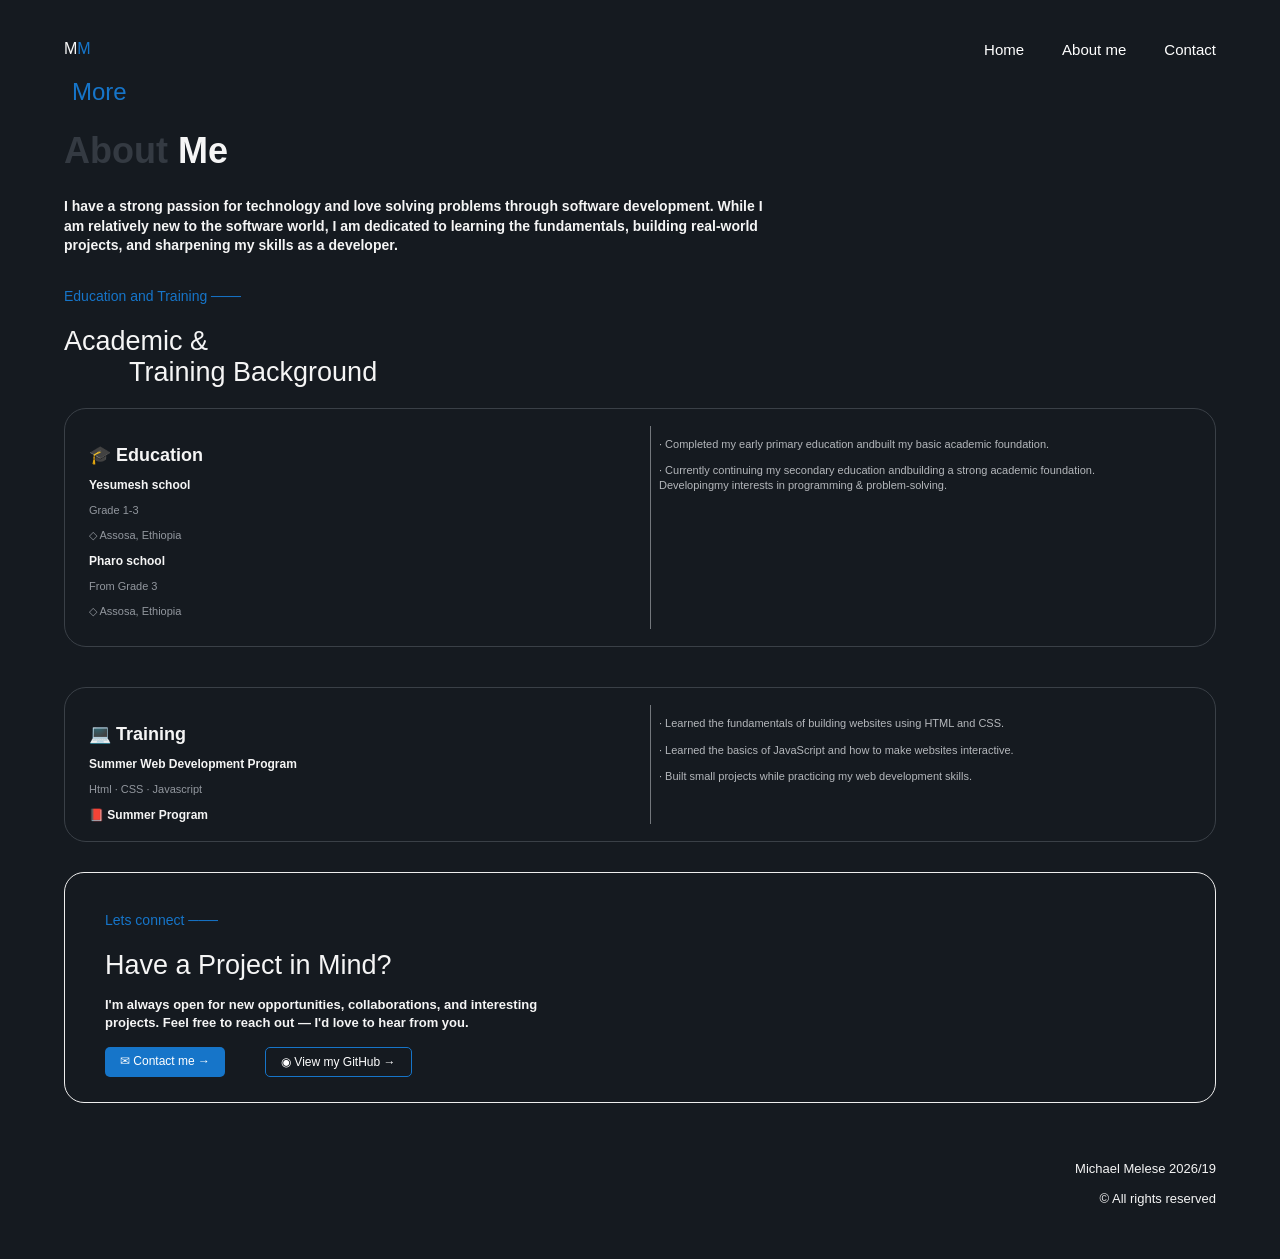
==== about.html @ aeb37069 "personal website home page and about page almost end" ====
<!DOCTYPE html>
<html lang="en">
<head>
    <meta charset="UTF-8">
    <meta name="viewport" content="width=device-width, initial-scale=1.0">
    <title>About Me</title>
    <link rel="stylesheet" href="about.css">
</head>
<body>
    <div class="page">
        <nav>
            <div class="logo">M<span>M</span></div>

            <div class="nav-links">
                <a href="index.html">Home</a>
                <a href="about.html">About me</a>
                <a href="contact.html">Contact</a>
            </div>
        </nav>
        <section class="about-header">
            <p class="more">More</p>
            <h1>
                <strong>About</strong> Me
            </h1>

            <p class="intro">
                I have a strong passion for technology and love solving problems
                through software development. While I am relatively new to the
                software world, I am dedicated to learning the fundamentals,
                building real-world projects, and sharpening my skills as a developer.
            </p>
        </section>
        <section class="education-section">

            <p class="section-label">Education and Training ───</p>

            <h2>
                Academic &<br>
                <span>Training Background</span>
            </h2>
        <div class="card">

            <div class="card-left">
                    <h3>🎓 Education</h3>

                    <h4>Yesumesh school</h4>
                    <p>Grade 1-3</p>
                    <p>◇ Assosa, Ethiopia</p>

                    <h4>Pharo school</h4>
                    <p>From Grade 3</p>
                    <p>◇ Assosa, Ethiopia</p>
            </div>
            <div class="card-right">
                    <p>· Completed my early primary education andbuilt my basic academic foundation.</p>
                       <p>· Currently continuing my secondary education andbuilding a strong academic foundation. <br>
                        Developingmy interests in programming & problem-solving.</p>
            </div>
        </div>
            <div class="card training-card">

                <div class="card-left">
                    <h3>💻 Training</h3>

                    <h4>Summer Web Development Program</h4>

                    <p>Html · CSS · Javascript</p>

                    <h4>📕 Summer Program</h4>
                </div>

                <div class="card-right">

                    <p>
                        · Learned the fundamentals of building websites
                        using HTML and CSS.
                    </p>

                    <p>
                        · Learned the basics of JavaScript and how to
                        make websites interactive.
                    </p>
                    <p>
                        · Built small projects while practicing my
                        web development skills.</p>
                </div>
            </div>
        </section>
        <section class="connect">
            <p class="section-label">Lets connect ───</p>
            <h2>Have a Project in Mind?</h2>
            <p>
                I'm always open for new opportunities, collaborations,
                and interesting projects. Feel free to reach out —
                I'd love to hear from you.
            </p>
            <div class="buttons">
                <a href="contact.html" class="contact-btn"> ✉ Contact me → </a>
                <a class="github-btn" href="https://github.com/michaelmelese1" >◉ View my GitHub →</a>
            </div>
        </section>
        <footer>
            <p>Michael Melese 2026/19</p>
            <p>© All rights reserved</p>
        </footer>
    </div>
</body>
</html>
---- about.css ----
body {
    margin: 0;
    min-height: 100vh;
    background-color: #151A20;
    color: #f5f5f5;
    font-family: Arial, sans-serif;
}
.page {
    width: 100%;
    min-height: 100vh;
    margin: 0 auto;
    padding: 40px 5%;
    box-sizing: border-box;
}
nav {
    display: flex;
    width: 100%;
    box-sizing: border-box;
    justify-content: space-between;
    align-items: center;
    margin-bottom: 20px;
}
.logo {
    font-size: 16px;
}
.logo span {
    color: #1675c9;
}
.nav-links {
    display: flex;
    gap: 38px;
}
.nav-links a {
    color: white;
    text-decoration: none;
    font-size: 15px;
}
.nav-links a:hover {
    color: #1675c9;
}
.more {
    color: #1675c9;
    font-size: 24px;
    margin-top: 15px;
    margin-left: 8px;
}
.about-header h1 {
    font-size: 36px;
    margin-top: 3px;
    margin-bottom: 25px;
}
.about-header h1 strong {
    color: #343a42;
}
.intro {
    font-size: 14px;
    font-weight: bold;
    line-height: 1.4;
    max-width: 700px;
}
.education-section {
    margin-top: 32px;
    width: 100%;
}
.section-label {
    color: #1675c9;
    font-size: 14px;
    margin-bottom: 18px;
}
.education-section h2 {
    font-size: 27px;
    font-weight: normal;
    text-align: left;
    margin-bottom: 15px;
    margin-left: 0;
}
.education-section h2 span {
    margin-left: 65px;
}
.card {
    width: 100%;
    box-sizing: border-box;
    border: 1px solid #3a4047;
    border-radius: 22px;
    padding: 17px 24px;
    display: grid;
    grid-template-columns: 1fr 1fr;
    gap: 20px;
    margin-top: 20px;
}
.card-left {
    padding-right: 10px;
}
.card-left h3 {
    font-size: 18px;
    margin-bottom: 12px;
}
.card-left h4{
    font-size: 12px;
    margin: 8px 0 2px;
}
.card-left p{
    color: #92979e;
    font-size: 11px;
    line-height: 1.3;
}
.card-right{
    border-left: 1px solid #73777c;
    padding-left: 8px;
}
.card-right p{
    color: #b4b7bb;
    font-size: 11px;
    line-height: 1.3;
    margin-bottom: 12px;
}
.training-card{
    margin-top: 40px;
}
.connect{
    width: 100%;
    box-sizing: border-box;
    border: 1px solid #eeeeee;
    border-radius: 20px;
    margin-top: 30px;
    padding: 25px 40px;
}
.connect h2{
    font-size: 27px;
    font-weight: normal;
    margin-bottom: 15px;
}
.connect > p:not(.section-label){
    font-size: 13px;
    font-weight: bold;
    line-height: 1.4;
    max-width: 450px;
}
.buttons{
    display: flex;
    gap: 40px;
    margin-top: 15px;
}
.buttons a {
    text-decoration: none;
    font-size: 12px;
    padding: 7px 15px;
    border-radius: 5px;
}
.contact-btn {
    background-color: #1675c9;
    color: white;
}
.github-btn {
    border: 1px solid #1675c9;
    color: white;
}
.buttons a:hover {
    opacity: 0.8;
}
footer {
    width: 100%;
    text-align: right;
    margin-top: 58px;
}
footer p {
    font-size: 13px;
    margin-top: 15px;
}
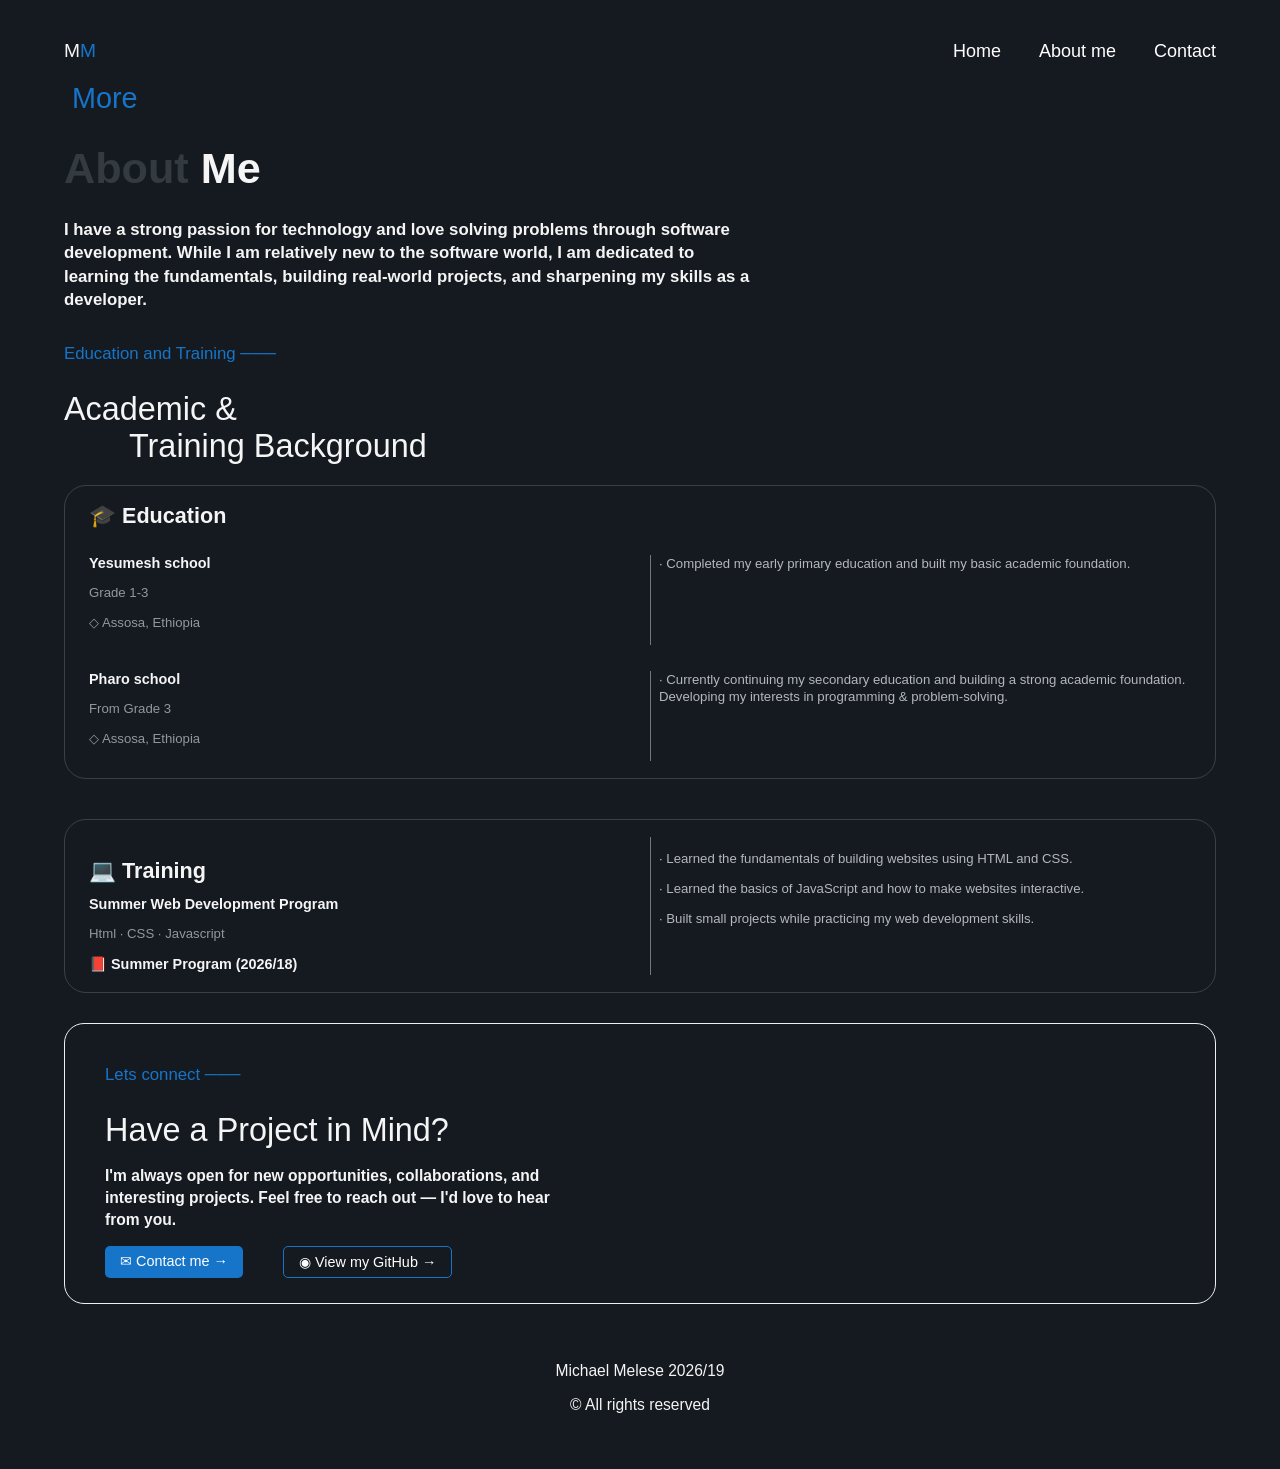
==== commit 57539654: "improvments on home page and small changes on other pages" ====
--- a/about.html
+++ b/about.html
@@ -1,108 +1,96 @@
 <!DOCTYPE html>
 <html lang="en">
-<head>
+  <head>
     <meta charset="UTF-8">
     <meta name="viewport" content="width=device-width, initial-scale=1.0">
     <title>About Me</title>
     <link rel="stylesheet" href="about.css">
-</head>
-<body>
+  </head>
+  <body>
     <div class="page">
-        <nav>
-            <div class="logo">M<span>M</span></div>
+      <nav>
+        <div class="logo">M<span>M</span></div>
+        <div class="nav-links">
+          <a href="index.html">Home</a>
+          <a href="about.html">About me</a>
+          <a href="contact.html">Contact</a>
+        </div>
+      </nav>
 
-            <div class="nav-links">
-                <a href="index.html">Home</a>
-                <a href="about.html">About me</a>
-                <a href="contact.html">Contact</a>
+      <section class="about-header">
+        <p class="more">More</p>
+        <h1><strong>About</strong> Me</h1>
+        <p class="intro">
+          I have a strong passion for technology and love solving problems through software development.
+          While I am relatively new to the software world, I am dedicated to learning the fundamentals,
+          building real-world projects, and sharpening my skills as a developer.
+        </p>
+      </section>
+
+      <section class="education-section">
+        <p class="section-label">Education and Training ───</p>
+        <h2>
+          Academic &<br>
+          <span>Training Background</span>
+        </h2>
+
+        <div class="card education-card">
+          <h3>🎓 Education</h3>
+          <div class="education-entry">
+            <div class="card-left">
+              <h4>Yesumesh school</h4>
+              <p>Grade 1-3</p>
+              <p>◇ Assosa, Ethiopia</p>
             </div>
-        </nav>
-        <section class="about-header">
-            <p class="more">More</p>
-            <h1>
-                <strong>About</strong> Me
-            </h1>
+            <p class="education-description">
+              · Completed my early primary education and built my basic academic foundation.
+            </p>
+          </div>
+          <div class="education-entry">
+            <div class="card-left">
+              <h4>Pharo school</h4>
+              <p>From Grade 3</p>
+              <p>◇ Assosa, Ethiopia</p>
+            </div>
+            <p class="education-description">
+              · Currently continuing my secondary education and building a strong academic
+              foundation. Developing my interests in programming & problem-solving.
+            </p>
+          </div>
+        </div>
 
-            <p class="intro">
-                I have a strong passion for technology and love solving problems
-                through software development. While I am relatively new to the
-                software world, I am dedicated to learning the fundamentals,
-                building real-world projects, and sharpening my skills as a developer.
-            </p>
-        </section>
-        <section class="education-section">
+        <div class="card training-card">
+          <div class="card-left">
+            <h3>💻 Training</h3>
+            <h4>Summer Web Development Program</h4>
+            <p>Html · CSS · Javascript</p>
+            <h4>📕 Summer Program (2026/18)</h4>
+          </div>
+          <div class="card-right">
+            <p>· Learned the fundamentals of building websites using HTML and CSS.</p>
+            <p>· Learned the basics of JavaScript and how to make websites interactive.</p>
+            <p>· Built small projects while practicing my web development skills.</p>
+          </div>
+        </div>
+      </section>
 
-            <p class="section-label">Education and Training ───</p>
+      <section class="connect">
+        <p class="section-label">Lets connect ───</p>
+        <h2>Have a Project in Mind?</h2>
+        <p>
+          I'm always open for new opportunities, collaborations, and interesting projects. Feel free to
+          reach out — I'd love to hear from you.
+        </p>
+        <div class="buttons">
+          <a href="contact.html" class="contact-btn"> ✉ Contact me → </a>
+          <a class="github-btn" href="https://github.com/michaelmelese1">◉ View my GitHub →</a>
+        </div>
+      </section>
 
-            <h2>
-                Academic &<br>
-                <span>Training Background</span>
-            </h2>
-        <div class="card">
-
-            <div class="card-left">
-                    <h3>🎓 Education</h3>
-
-                    <h4>Yesumesh school</h4>
-                    <p>Grade 1-3</p>
-                    <p>◇ Assosa, Ethiopia</p>
-
-                    <h4>Pharo school</h4>
-                    <p>From Grade 3</p>
-                    <p>◇ Assosa, Ethiopia</p>
-            </div>
-            <div class="card-right">
-                    <p>· Completed my early primary education andbuilt my basic academic foundation.</p>
-                       <p>· Currently continuing my secondary education andbuilding a strong academic foundation. <br>
-                        Developingmy interests in programming & problem-solving.</p>
-            </div>
-        </div>
-            <div class="card training-card">
-
-                <div class="card-left">
-                    <h3>💻 Training</h3>
-
-                    <h4>Summer Web Development Program</h4>
-
-                    <p>Html · CSS · Javascript</p>
-
-                    <h4>📕 Summer Program</h4>
-                </div>
-
-                <div class="card-right">
-
-                    <p>
-                        · Learned the fundamentals of building websites
-                        using HTML and CSS.
-                    </p>
-
-                    <p>
-                        · Learned the basics of JavaScript and how to
-                        make websites interactive.
-                    </p>
-                    <p>
-                        · Built small projects while practicing my
-                        web development skills.</p>
-                </div>
-            </div>
-        </section>
-        <section class="connect">
-            <p class="section-label">Lets connect ───</p>
-            <h2>Have a Project in Mind?</h2>
-            <p>
-                I'm always open for new opportunities, collaborations,
-                and interesting projects. Feel free to reach out —
-                I'd love to hear from you.
-            </p>
-            <div class="buttons">
-                <a href="contact.html" class="contact-btn"> ✉ Contact me → </a>
-                <a class="github-btn" href="https://github.com/michaelmelese1" >◉ View my GitHub →</a>
-            </div>
-        </section>
-        <footer>
-            <p>Michael Melese 2026/19</p>
-            <p>© All rights reserved</p>
-        </footer>
+      <footer>
+        <p>Michael Melese 2026/19</p>
+        <p>© All rights reserved</p>
+      </footer>
     </div>
-</body>
-</html>+  </body>
+</html>
--- a/about.css
+++ b/about.css
@@ -5,6 +5,7 @@
     background-color: #151A20;
     color: #f5f5f5;
     font-family: Arial, sans-serif;
+    font-size: 19.2px;
 }
 .page {
     width: 100%;
@@ -22,7 +23,7 @@
     margin-bottom: 20px;
 }
 .logo {
-    font-size: 16px;
+    font-size: 19.2px;
 }
 .logo span {
     color: #1675c9;
@@ -34,19 +35,19 @@
 .nav-links a {
     color: white;
     text-decoration: none;
-    font-size: 15px;
+    font-size: 18px;
 }
 .nav-links a:hover {
     color: #1675c9;
 }
 .more {
     color: #1675c9;
-    font-size: 24px;
+    font-size: 28.8px;
     margin-top: 15px;
     margin-left: 8px;
 }
 .about-header h1 {
-    font-size: 36px;
+    font-size: 43.2px;
     margin-top: 3px;
     margin-bottom: 25px;
 }
@@ -54,7 +55,7 @@
     color: #343a42;
 }
 .intro {
-    font-size: 14px;
+    font-size: 16.8px;
     font-weight: bold;
     line-height: 1.4;
     max-width: 700px;
@@ -65,11 +66,11 @@
 }
 .section-label {
     color: #1675c9;
-    font-size: 14px;
+    font-size: 16.8px;
     margin-bottom: 18px;
 }
 .education-section h2 {
-    font-size: 27px;
+    font-size: 32.4px;
     font-weight: normal;
     text-align: left;
     margin-bottom: 15px;
@@ -93,17 +94,38 @@
     padding-right: 10px;
 }
 .card-left h3 {
-    font-size: 18px;
+    font-size: 21.6px;
     margin-bottom: 12px;
 }
 .card-left h4{
-    font-size: 12px;
+    font-size: 14.4px;
     margin: 8px 0 2px;
 }
 .card-left p{
     color: #92979e;
-    font-size: 11px;
+    font-size: 13.2px;
     line-height: 1.3;
+}
+.education-card {
+    display: block;
+}
+.education-card > h3 {
+    font-size: 21.6px;
+    margin: 0;
+}
+.education-entry {
+    display: grid;
+    grid-template-columns: 1fr 1fr;
+    gap: 20px;
+    margin-top: 18px;
+}
+.education-description {
+    border-left: 1px solid #73777c;
+    color: #b4b7bb;
+    font-size: 13.2px;
+    line-height: 1.3;
+    margin: 8px 0 0;
+    padding-left: 8px;
 }
 .card-right{
     border-left: 1px solid #73777c;
@@ -111,7 +133,7 @@
 }
 .card-right p{
     color: #b4b7bb;
-    font-size: 11px;
+    font-size: 13.2px;
     line-height: 1.3;
     margin-bottom: 12px;
 }
@@ -127,12 +149,12 @@
     padding: 25px 40px;
 }
 .connect h2{
-    font-size: 27px;
+    font-size: 32.4px;
     font-weight: normal;
     margin-bottom: 15px;
 }
 .connect > p:not(.section-label){
-    font-size: 13px;
+    font-size: 15.6px;
     font-weight: bold;
     line-height: 1.4;
     max-width: 450px;
@@ -144,7 +166,7 @@
 }
 .buttons a {
     text-decoration: none;
-    font-size: 12px;
+    font-size: 14.4px;
     padding: 7px 15px;
     border-radius: 5px;
 }
@@ -153,7 +175,7 @@
     color: white;
 }
 .github-btn {
-    border: 1px solid #1675c9;
+    border: 1px solid #1775c8;
     color: white;
 }
 .buttons a:hover {
@@ -161,10 +183,10 @@
 }
 footer {
     width: 100%;
-    text-align: right;
+    text-align: center;
     margin-top: 58px;
 }
 footer p {
-    font-size: 13px;
+    font-size: 15.6px;
     margin-top: 15px;
 }
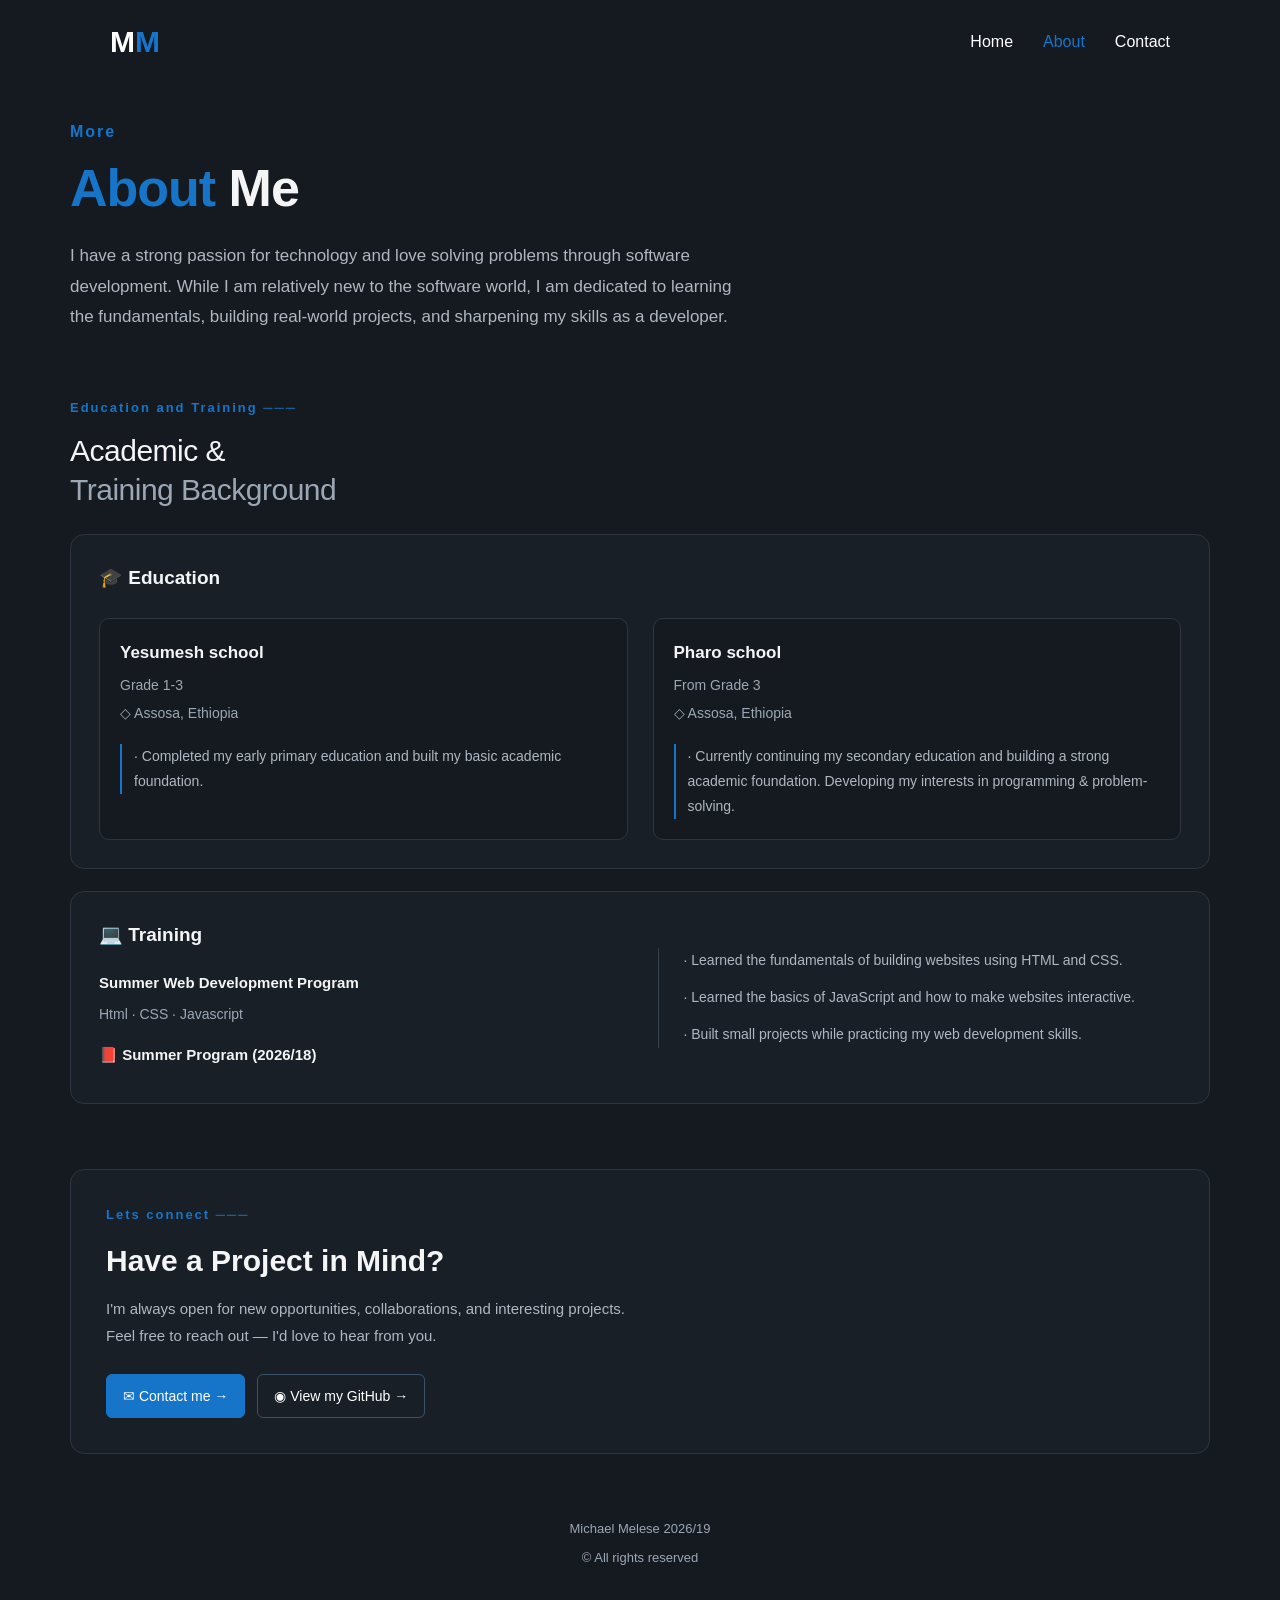
==== commit 345fdaf4: "Improvements in the home page and other pages" ====
--- a/about.html
+++ b/about.html
@@ -7,16 +7,15 @@
     <link rel="stylesheet" href="about.css">
   </head>
   <body>
+    <header class="navbar">
+      <a href="index.html" class="logo">M<span>M</span></a>
+      <nav>
+        <a href="index.html">Home</a>
+        <a href="about.html" class="active">About</a>
+        <a href="contact.html">Contact</a>
+      </nav>
+    </header>
     <div class="page">
-      <nav>
-        <div class="logo">M<span>M</span></div>
-        <div class="nav-links">
-          <a href="index.html">Home</a>
-          <a href="about.html">About me</a>
-          <a href="contact.html">Contact</a>
-        </div>
-      </nav>
-
       <section class="about-header">
         <p class="more">More</p>
         <h1><strong>About</strong> Me</h1>
--- a/about.css
+++ b/about.css
@@ -1,192 +1,551 @@
+/* =========================
+   1. BASIC SETTINGS
+========================= */
+
+* {
+    margin: 0;
+    padding: 0;
+    box-sizing: border-box;
+}
+
+html {
+    scroll-behavior: smooth;
+}
 
 body {
-    margin: 0;
     min-height: 100vh;
     background-color: #151A20;
     color: #f5f5f5;
     font-family: Arial, sans-serif;
-    font-size: 19.2px;
-}
+    font-size: 16px;
+    line-height: 1.6;
+}
+
+a {
+    color: inherit;
+    text-decoration: none;
+}
+
+p {
+    color: #c4d0df;
+}
+
 .page {
     width: 100%;
+    max-width: 1200px;
     min-height: 100vh;
     margin: 0 auto;
-    padding: 40px 5%;
-    box-sizing: border-box;
-}
+    padding: 35px 30px;
+}
+
+
+/* =========================
+   2. NAVBAR
+========================= */
+
+.navbar {
+    width: 100%;
+    max-width: 1100px;
+    margin: 0 auto;
+    padding: 25px 20px;
+
+    display: flex;
+    justify-content: space-between;
+    align-items: center;
+    line-height: normal;
+}
+
+.logo {
+    font-size: 30px;
+    font-weight: bold;
+    color: white;
+    text-decoration: none;
+}
+
+.logo span {
+    color: #1675c9;
+}
+
 nav {
     display: flex;
-    width: 100%;
-    box-sizing: border-box;
-    justify-content: space-between;
-    align-items: center;
-    margin-bottom: 20px;
-}
-.logo {
-    font-size: 19.2px;
-}
-.logo span {
-    color: #1675c9;
-}
-.nav-links {
-    display: flex;
-    gap: 38px;
-}
-.nav-links a {
+    gap: 30px;
+}
+
+.navbar nav a {
     color: white;
     text-decoration: none;
-    font-size: 18px;
-}
-.nav-links a:hover {
+    font-size: 16px;
+    transition: color 0.3s;
+}
+
+.navbar nav a:hover,
+.navbar nav a.active {
     color: #1675c9;
 }
+
+
+/* =========================
+   3. ABOUT INTRODUCTION
+========================= */
+
+.about-header {
+    max-width: 760px;
+    margin-bottom: 65px;
+}
+
 .more {
     color: #1675c9;
-    font-size: 28.8px;
-    margin-top: 15px;
-    margin-left: 8px;
-}
+    font-size: 16px;
+    font-weight: bold;
+    letter-spacing: 2px;
+    margin-bottom: 12px;
+}
+
 .about-header h1 {
-    font-size: 43.2px;
-    margin-top: 3px;
-    margin-bottom: 25px;
-}
+    font-size: clamp(36px, 5vw, 52px);
+    line-height: 1.2;
+    margin-bottom: 22px;
+    letter-spacing: -1px;
+}
+
 .about-header h1 strong {
-    color: #343a42;
-}
+    color: #1675c9;
+}
+
 .intro {
-    font-size: 16.8px;
-    font-weight: bold;
-    line-height: 1.4;
-    max-width: 700px;
-}
+    max-width: 680px;
+    color: #aeb7c2;
+    font-size: 17px;
+    font-weight: normal;
+    line-height: 1.8;
+}
+
+
+/* =========================
+   4. EDUCATION SECTION
+========================= */
+
 .education-section {
-    margin-top: 32px;
     width: 100%;
-}
+    margin-bottom: 65px;
+}
+
 .section-label {
     color: #1675c9;
-    font-size: 16.8px;
-    margin-bottom: 18px;
-}
-.education-section h2 {
-    font-size: 32.4px;
+    font-size: 13px;
+    font-weight: bold;
+    letter-spacing: 2px;
+    margin-bottom: 12px;
+}
+
+.education-section > h2 {
+    font-size: 30px;
     font-weight: normal;
-    text-align: left;
-    margin-bottom: 15px;
+    line-height: 1.3;
+    margin-bottom: 25px;
+    letter-spacing: -0.5px;
+}
+
+.education-section > h2 span {
     margin-left: 0;
-}
-.education-section h2 span {
-    margin-left: 65px;
-}
+    color: #9ba7b5;
+}
+
+
+/* =========================
+   5. GENERAL CARDS
+========================= */
+
 .card {
     width: 100%;
-    box-sizing: border-box;
-    border: 1px solid #3a4047;
-    border-radius: 22px;
-    padding: 17px 24px;
+    padding: 28px;
+    border: 1px solid #2d3540;
+    border-radius: 14px;
+    background-color: #191f27;
+
+    transition: border-color 0.3s;
+}
+
+.card:hover {
+    border-color: #45627e;
+}
+
+.card h3 {
+    font-size: 19px;
+    font-weight: 600;
+    margin-bottom: 22px;
+}
+
+.card-left h4 {
+    font-size: 15px;
+    font-weight: 600;
+    margin: 0 0 6px;
+}
+
+.card-left p {
+    color: #9ba7b5;
+    font-size: 14px;
+    margin-bottom: 5px;
+}
+
+
+/* =========================
+   6. EDUCATION CARDS
+========================= */
+
+.education-card {
+    display: grid;
+    grid-template-columns: repeat(2, minmax(0, 1fr));
+    gap: 25px;
+}
+
+.education-card > h3 {
+    grid-column: 1 / -1;
+    margin-bottom: 0;
+}
+
+.education-entry {
+    display: flex;
+    flex-direction: column;
+    gap: 15px;
+
+    padding: 20px;
+    border: 1px solid #2d3540;
+    border-radius: 10px;
+    background-color: #151a20;
+}
+
+.card-left {
+    min-width: 0;
+}
+
+.education-entry .card-left h4 {
+    font-size: 17px;
+    margin-bottom: 8px;
+}
+
+.education-description {
+    border-left: 2px solid #1675c9;
+    padding-left: 12px;
+    margin: 0;
+
+    color: #aeb7c2;
+    font-size: 14px;
+    line-height: 1.8;
+}
+
+
+/* =========================
+   7. TRAINING CARD
+========================= */
+
+.training-card {
+    margin-top: 22px;
+
     display: grid;
     grid-template-columns: 1fr 1fr;
-    gap: 20px;
-    margin-top: 20px;
-}
-.card-left {
-    padding-right: 10px;
-}
-.card-left h3 {
-    font-size: 21.6px;
+    gap: 35px;
+    align-items: center;
+}
+
+.training-card .card-left h3 {
+    margin-bottom: 20px;
+}
+
+.training-card .card-left h4 {
+    margin-bottom: 8px;
+}
+
+.training-card .card-left p {
+    margin-bottom: 18px;
+}
+
+.card-right {
+    border-left: 1px solid #35404d;
+    padding-left: 25px;
+}
+
+.card-right p {
+    color: #aeb7c2;
+    font-size: 14px;
+    line-height: 1.8;
     margin-bottom: 12px;
 }
-.card-left h4{
-    font-size: 14.4px;
-    margin: 8px 0 2px;
-}
-.card-left p{
-    color: #92979e;
-    font-size: 13.2px;
+
+.card-right p:last-child {
+    margin-bottom: 0;
+}
+
+
+/* =========================
+   8. CONTACT SECTION
+========================= */
+
+.connect {
+    width: 100%;
+    padding: 35px;
+    margin-top: 50px;
+
+    background-color: #191f27;
+    border: 1px solid #2d3540;
+    border-radius: 14px;
+}
+
+.connect .section-label {
+    margin-bottom: 15px;
+}
+
+.connect h2 {
+    font-size: 30px;
+    font-weight: 600;
     line-height: 1.3;
-}
-.education-card {
-    display: block;
-}
-.education-card > h3 {
-    font-size: 21.6px;
-    margin: 0;
-}
-.education-entry {
-    display: grid;
-    grid-template-columns: 1fr 1fr;
-    gap: 20px;
-    margin-top: 18px;
-}
-.education-description {
-    border-left: 1px solid #73777c;
-    color: #b4b7bb;
-    font-size: 13.2px;
-    line-height: 1.3;
-    margin: 8px 0 0;
-    padding-left: 8px;
-}
-.card-right{
-    border-left: 1px solid #73777c;
-    padding-left: 8px;
-}
-.card-right p{
-    color: #b4b7bb;
-    font-size: 13.2px;
-    line-height: 1.3;
-    margin-bottom: 12px;
-}
-.training-card{
-    margin-top: 40px;
-}
-.connect{
-    width: 100%;
-    box-sizing: border-box;
-    border: 1px solid #eeeeee;
-    border-radius: 20px;
-    margin-top: 30px;
-    padding: 25px 40px;
-}
-.connect h2{
-    font-size: 32.4px;
-    font-weight: normal;
     margin-bottom: 15px;
 }
-.connect > p:not(.section-label){
-    font-size: 15.6px;
-    font-weight: bold;
-    line-height: 1.4;
-    max-width: 450px;
-}
-.buttons{
+
+.connect > p:not(.section-label) {
+    max-width: 520px;
+    color: #aeb7c2;
+    font-size: 15px;
+    line-height: 1.8;
+}
+
+
+/* CONTACT BUTTONS */
+
+.buttons {
     display: flex;
-    gap: 40px;
-    margin-top: 15px;
-}
+    flex-wrap: wrap;
+    gap: 12px;
+    margin-top: 25px;
+}
+
 .buttons a {
-    text-decoration: none;
-    font-size: 14.4px;
-    padding: 7px 15px;
-    border-radius: 5px;
-}
+    display: inline-block;
+    padding: 10px 16px;
+    border-radius: 6px;
+
+    font-size: 14px;
+    text-align: center;
+
+    transition: background-color 0.3s,
+                border-color 0.3s,
+                transform 0.3s;
+}
+
 .contact-btn {
     background-color: #1675c9;
     color: white;
-}
+    border: 1px solid #1675c9;
+}
+
+.contact-btn:hover {
+    background-color: #0e5fa8;
+    transform: translateY(-2px);
+}
+
 .github-btn {
-    border: 1px solid #1775c8;
+    border: 1px solid #3a5269;
     color: white;
 }
-.buttons a:hover {
-    opacity: 0.8;
-}
+
+.github-btn:hover {
+    background-color: #243d55;
+    border-color: #1675c9;
+    transform: translateY(-2px);
+}
+
+
+/* =========================
+   9. FOOTER
+========================= */
+
 footer {
     width: 100%;
     text-align: center;
-    margin-top: 58px;
-}
+    margin-top: 55px;
+    padding: 10px 0;
+}
+
 footer p {
-    font-size: 15.6px;
-    margin-top: 15px;
+    color: #9ba7b5;
+    font-size: 13px;
+    margin-bottom: 8px;
+}
+
+
+/* =========================
+   10. TABLET RESPONSIVENESS
+========================= */
+
+@media (max-width: 768px) {
+
+    .page {
+        padding: 30px 24px;
+    }
+
+    .about-header {
+        margin-bottom: 45px;
+    }
+
+    .education-section {
+        margin-bottom: 45px;
+    }
+
+    .education-card {
+        gap: 15px;
+    }
+
+    .card {
+        padding: 22px;
+    }
+
+    .education-entry {
+        padding: 16px;
+    }
+
+    .training-card {
+        gap: 22px;
+    }
+
+    .card-right {
+        padding-left: 18px;
+    }
+
+    .connect {
+        margin-top: 35px;
+        padding: 28px;
+    }
+}
+
+
+/* =========================
+   11. MOBILE RESPONSIVENESS
+========================= */
+
+@media (max-width: 550px) {
+
+    .page {
+        padding: 25px 18px;
+    }
+
+    .about-header {
+        margin-bottom: 40px;
+    }
+
+    .about-header h1 {
+        font-size: 36px;
+    }
+
+    .intro {
+        font-size: 15px;
+        line-height: 1.8;
+    }
+
+    .education-section {
+        margin-bottom: 40px;
+    }
+
+    .education-section > h2 {
+        font-size: 26px;
+    }
+
+    .card {
+        padding: 18px;
+        border-radius: 12px;
+    }
+
+    .education-card {
+        grid-template-columns: 1fr;
+        gap: 15px;
+    }
+
+    .education-card > h3 {
+        grid-column: auto;
+    }
+
+    .education-entry {
+        padding: 18px;
+    }
+
+    .training-card {
+        grid-template-columns: 1fr;
+        gap: 15px;
+        margin-top: 18px;
+    }
+
+    .card-right {
+        border-left: none;
+        border-top: 1px solid #35404d;
+        padding: 18px 0 0;
+    }
+
+    .connect {
+        margin-top: 30px;
+        padding: 23px 20px;
+    }
+
+    .connect h2 {
+        font-size: 25px;
+    }
+
+    .connect > p:not(.section-label) {
+        font-size: 14px;
+    }
+
+    .buttons {
+        gap: 10px;
+    }
+
+    .buttons a {
+        padding: 10px 12px;
+        font-size: 13px;
+    }
+
+    footer {
+        margin-top: 35px;
+    }
+}
+
+
+@media (max-width: 480px) {
+    .navbar {
+        padding: 20px;
+    }
+
+    .logo {
+        font-size: 25px;
+    }
+
+    .navbar nav {
+        gap: 15px;
+    }
+
+    .navbar nav a {
+        font-size: 14px;
+    }
+}
+
+
+/* =========================
+   12. VERY SMALL PHONES
+========================= */
+
+@media (max-width: 360px) {
+
+    .page {
+        padding-right: 12px;
+        padding-left: 12px;
+    }
+
+    .about-header h1 {
+        font-size: 32px;
+    }
+
+    .buttons {
+        flex-direction: column;
+    }
+
+    .buttons a {
+        width: 100%;
+    }
 }
